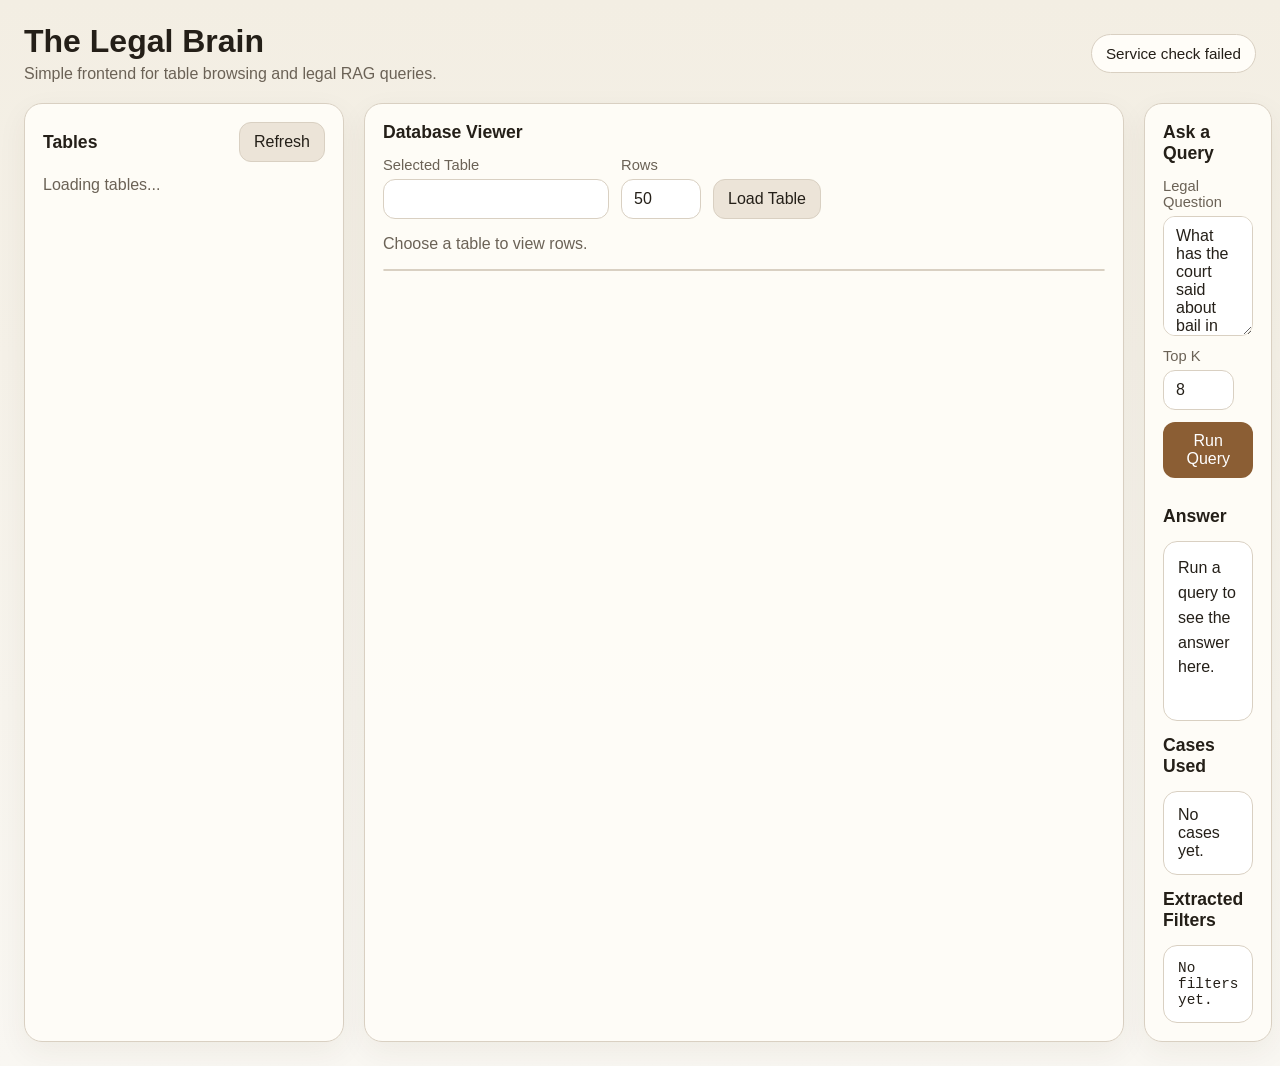
==== frontend.html @ e8bebd06 "Add simple frontend for table browsing and queries" ====
<!DOCTYPE html>
<html lang="en">
<head>
    <meta charset="UTF-8">
    <meta name="viewport" content="width=device-width, initial-scale=1.0">
    <title>The Legal Brain</title>
    <style>
        :root {
            --bg: #f5f1e8;
            --panel: #fffdf8;
            --panel-strong: #ffffff;
            --border: #d9d0c2;
            --text: #241f18;
            --muted: #6b6256;
            --accent: #8b5e34;
            --accent-soft: #efe1cd;
        }

        * {
            box-sizing: border-box;
        }

        body {
            margin: 0;
            font-family: "Segoe UI", Tahoma, Geneva, Verdana, sans-serif;
            background: linear-gradient(180deg, #f3eee3 0%, #f9f7f2 100%);
            color: var(--text);
        }

        .shell {
            max-width: 1400px;
            margin: 0 auto;
            padding: 24px;
        }

        .header {
            display: flex;
            justify-content: space-between;
            gap: 16px;
            align-items: center;
            margin-bottom: 20px;
        }

        .title {
            margin: 0;
            font-size: 2rem;
            line-height: 1.1;
        }

        .subtitle {
            margin: 6px 0 0;
            color: var(--muted);
        }

        .status {
            padding: 10px 14px;
            border: 1px solid var(--border);
            background: var(--panel);
            border-radius: 999px;
            font-size: 0.95rem;
            white-space: nowrap;
        }

        .layout {
            display: grid;
            grid-template-columns: 320px 1fr;
            gap: 20px;
        }

        .panel {
            background: rgba(255, 253, 248, 0.92);
            border: 1px solid var(--border);
            border-radius: 18px;
            box-shadow: 0 10px 30px rgba(70, 52, 24, 0.06);
        }

        .panel-body {
            padding: 18px;
        }

        .panel-title {
            margin: 0 0 14px;
            font-size: 1.1rem;
        }

        .muted {
            color: var(--muted);
        }

        .table-list {
            display: flex;
            flex-direction: column;
            gap: 10px;
            max-height: 70vh;
            overflow-y: auto;
        }

        .table-button {
            width: 100%;
            text-align: left;
            border: 1px solid var(--border);
            background: var(--panel-strong);
            border-radius: 12px;
            padding: 12px;
            cursor: pointer;
            color: var(--text);
        }

        .table-button.active {
            border-color: var(--accent);
            background: var(--accent-soft);
        }

        .table-name {
            font-weight: 600;
            margin-bottom: 4px;
        }

        .controls {
            display: flex;
            flex-wrap: wrap;
            gap: 12px;
            margin-bottom: 14px;
            align-items: end;
        }

        .field {
            display: flex;
            flex-direction: column;
            gap: 6px;
        }

        label {
            font-size: 0.92rem;
            color: var(--muted);
        }

        input,
        textarea,
        button {
            font: inherit;
        }

        input,
        textarea {
            width: 100%;
            border: 1px solid var(--border);
            border-radius: 12px;
            padding: 10px 12px;
            background: #fff;
            color: var(--text);
        }

        textarea {
            min-height: 120px;
            resize: vertical;
        }

        button.primary,
        button.secondary {
            border: 0;
            border-radius: 12px;
            padding: 10px 14px;
            cursor: pointer;
        }

        button.primary {
            background: var(--accent);
            color: white;
        }

        button.secondary {
            background: #ece4d8;
            color: var(--text);
            border: 1px solid var(--border);
        }

        .content-grid {
            display: grid;
            grid-template-columns: 1.2fr 0.8fr;
            gap: 20px;
        }

        .data-table-wrap {
            overflow: auto;
            border: 1px solid var(--border);
            border-radius: 14px;
            background: white;
            max-height: 60vh;
        }

        table {
            width: 100%;
            border-collapse: collapse;
            min-width: 720px;
        }

        th,
        td {
            padding: 10px 12px;
            border-bottom: 1px solid #eee4d7;
            vertical-align: top;
            text-align: left;
            font-size: 0.92rem;
        }

        th {
            position: sticky;
            top: 0;
            background: #fbf6ee;
            z-index: 1;
        }

        td {
            white-space: pre-wrap;
            word-break: break-word;
        }

        .answer-box,
        .filters-box,
        .cases-box {
            border: 1px solid var(--border);
            border-radius: 14px;
            background: white;
            padding: 14px;
        }

        .answer-box {
            min-height: 180px;
            white-space: pre-wrap;
            line-height: 1.55;
        }

        .cases-box ul {
            margin: 0;
            padding-left: 18px;
        }

        .code-like {
            font-family: Consolas, "Courier New", monospace;
            font-size: 0.9rem;
            white-space: pre-wrap;
        }

        .stack {
            display: flex;
            flex-direction: column;
            gap: 14px;
        }

        @media (max-width: 1100px) {
            .layout,
            .content-grid {
                grid-template-columns: 1fr;
            }

            .table-list {
                max-height: 320px;
            }
        }
    </style>
</head>
<body>
    <div class="shell">
        <div class="header">
            <div>
                <h1 class="title">The Legal Brain</h1>
                <p class="subtitle">Simple frontend for table browsing and legal RAG queries.</p>
            </div>
            <div class="status" id="health-status">Checking service...</div>
        </div>

        <div class="layout">
            <aside class="panel">
                <div class="panel-body">
                    <div style="display:flex; justify-content:space-between; align-items:center; gap:12px; margin-bottom:14px;">
                        <h2 class="panel-title" style="margin:0;">Tables</h2>
                        <button class="secondary" id="refresh-tables">Refresh</button>
                    </div>
                    <div class="table-list" id="table-list"></div>
                </div>
            </aside>

            <main class="content-grid">
                <section class="panel">
                    <div class="panel-body">
                        <h2 class="panel-title">Database Viewer</h2>
                        <div class="controls">
                            <div class="field">
                                <label for="selected-table">Selected Table</label>
                                <input id="selected-table" readonly>
                            </div>
                            <div class="field">
                                <label for="row-limit">Rows</label>
                                <input id="row-limit" type="number" min="1" max="200" value="50">
                            </div>
                            <button class="secondary" id="load-table">Load Table</button>
                        </div>
                        <p class="muted" id="table-meta">Choose a table to view rows.</p>
                        <div class="data-table-wrap" id="table-wrap">
                            <table id="data-table">
                                <thead></thead>
                                <tbody></tbody>
                            </table>
                        </div>
                    </div>
                </section>

                <section class="panel">
                    <div class="panel-body stack">
                        <div>
                            <h2 class="panel-title">Ask a Query</h2>
                            <div class="field">
                                <label for="query-input">Legal Question</label>
                                <textarea id="query-input">What has the court said about bail in economic offences?</textarea>
                            </div>
                            <div class="controls" style="margin-top:12px;">
                                <div class="field">
                                    <label for="top-k">Top K</label>
                                    <input id="top-k" type="number" min="1" max="20" value="8">
                                </div>
                                <button class="primary" id="run-query">Run Query</button>
                            </div>
                        </div>

                        <div>
                            <h3 class="panel-title">Answer</h3>
                            <div class="answer-box" id="answer-box">Run a query to see the answer here.</div>
                        </div>

                        <div>
                            <h3 class="panel-title">Cases Used</h3>
                            <div class="cases-box" id="cases-box">No cases yet.</div>
                        </div>

                        <div>
                            <h3 class="panel-title">Extracted Filters</h3>
                            <div class="filters-box code-like" id="filters-box">No filters yet.</div>
                        </div>
                    </div>
                </section>
            </main>
        </div>
    </div>

    <script>
        const tableListEl = document.getElementById("table-list");
        const selectedTableEl = document.getElementById("selected-table");
        const rowLimitEl = document.getElementById("row-limit");
        const tableMetaEl = document.getElementById("table-meta");
        const tableHeadEl = document.querySelector("#data-table thead");
        const tableBodyEl = document.querySelector("#data-table tbody");
        const answerBoxEl = document.getElementById("answer-box");
        const filtersBoxEl = document.getElementById("filters-box");
        const casesBoxEl = document.getElementById("cases-box");
        const healthStatusEl = document.getElementById("health-status");

        let tableCache = [];
        let activeTableName = "";

        function safeCellValue(value) {
            if (value === null || value === undefined) {
                return "";
            }
            if (typeof value === "object") {
                return JSON.stringify(value);
            }
            return String(value);
        }

        async function loadHealth() {
            try {
                const response = await fetch("/health");
                const data = await response.json();
                healthStatusEl.textContent = `${data.service}: ${data.status}`;
            } catch (error) {
                healthStatusEl.textContent = "Service check failed";
            }
        }

        async function loadTables() {
            tableListEl.innerHTML = "<div class='muted'>Loading tables...</div>";
            const response = await fetch("/ui/tables");
            const data = await response.json();
            tableCache = data.tables || [];

            if (!tableCache.length) {
                tableListEl.innerHTML = "<div class='muted'>No tables found.</div>";
                return;
            }

            tableListEl.innerHTML = "";
            tableCache.forEach((table) => {
                const button = document.createElement("button");
                button.className = "table-button";
                button.innerHTML = `
                    <div class="table-name">${table.table_name}</div>
                    <div class="muted">${table.row_count} rows</div>
                `;
                button.addEventListener("click", () => selectTable(table.table_name));
                if (table.table_name === activeTableName) {
                    button.classList.add("active");
                }
                tableListEl.appendChild(button);
            });

            if (!activeTableName) {
                selectTable(tableCache[0].table_name);
            }
        }

        function refreshActiveButton() {
            const buttons = tableListEl.querySelectorAll(".table-button");
            buttons.forEach((button) => {
                const name = button.querySelector(".table-name")?.textContent;
                button.classList.toggle("active", name === activeTableName);
            });
        }

        async function selectTable(tableName) {
            activeTableName = tableName;
            selectedTableEl.value = tableName;
            refreshActiveButton();
            await loadTableRows();
        }

        async function loadTableRows() {
            if (!activeTableName) {
                return;
            }

            tableMetaEl.textContent = `Loading ${activeTableName}...`;
            tableHeadEl.innerHTML = "";
            tableBodyEl.innerHTML = "";

            const limit = rowLimitEl.value || 50;
            const response = await fetch(`/ui/tables/${encodeURIComponent(activeTableName)}?limit=${encodeURIComponent(limit)}`);
            const data = await response.json();

            const headRow = document.createElement("tr");
            data.columns.forEach((column) => {
                const th = document.createElement("th");
                th.textContent = column;
                headRow.appendChild(th);
            });
            tableHeadEl.appendChild(headRow);

            data.rows.forEach((row) => {
                const tr = document.createElement("tr");
                data.columns.forEach((column) => {
                    const td = document.createElement("td");
                    td.textContent = safeCellValue(row[column]);
                    tr.appendChild(td);
                });
                tableBodyEl.appendChild(tr);
            });

            const tableInfo = tableCache.find((item) => item.table_name === activeTableName);
            const totalRows = tableInfo ? tableInfo.row_count : data.rows.length;
            tableMetaEl.textContent = `Showing ${data.rows.length} row(s) from ${activeTableName}. Total rows: ${totalRows}.`;
        }

        async function runQuery() {
            const query = document.getElementById("query-input").value.trim();
            const topK = Number(document.getElementById("top-k").value || 8);

            if (!query) {
                answerBoxEl.textContent = "Please enter a query first.";
                return;
            }

            answerBoxEl.textContent = "Running query...";
            casesBoxEl.textContent = "Loading...";
            filtersBoxEl.textContent = "Loading...";

            const response = await fetch("/query", {
                method: "POST",
                headers: { "Content-Type": "application/json" },
                body: JSON.stringify({ query, top_k: topK })
            });

            if (!response.ok) {
                const errorText = await response.text();
                answerBoxEl.textContent = `Query failed: ${errorText}`;
                casesBoxEl.textContent = "No cases available.";
                filtersBoxEl.textContent = "No filters available.";
                return;
            }

            const data = await response.json();
            answerBoxEl.textContent = data.answer || "No answer returned.";
            filtersBoxEl.textContent = JSON.stringify(data.filters || {}, null, 2);

            const cases = data.cases_used || [];
            if (!cases.length) {
                casesBoxEl.textContent = "No cases returned.";
                return;
            }

            const list = document.createElement("ul");
            cases.forEach((item) => {
                const li = document.createElement("li");
                li.textContent = `${item.title} | Judge: ${item.judge || "Unknown Judge"} | Court: ${item.court || "Unknown Court"}`;
                list.appendChild(li);
            });
            casesBoxEl.innerHTML = "";
            casesBoxEl.appendChild(list);
        }

        document.getElementById("refresh-tables").addEventListener("click", loadTables);
        document.getElementById("load-table").addEventListener("click", loadTableRows);
        document.getElementById("run-query").addEventListener("click", runQuery);

        loadHealth();
        loadTables();
    </script>
</body>
</html>
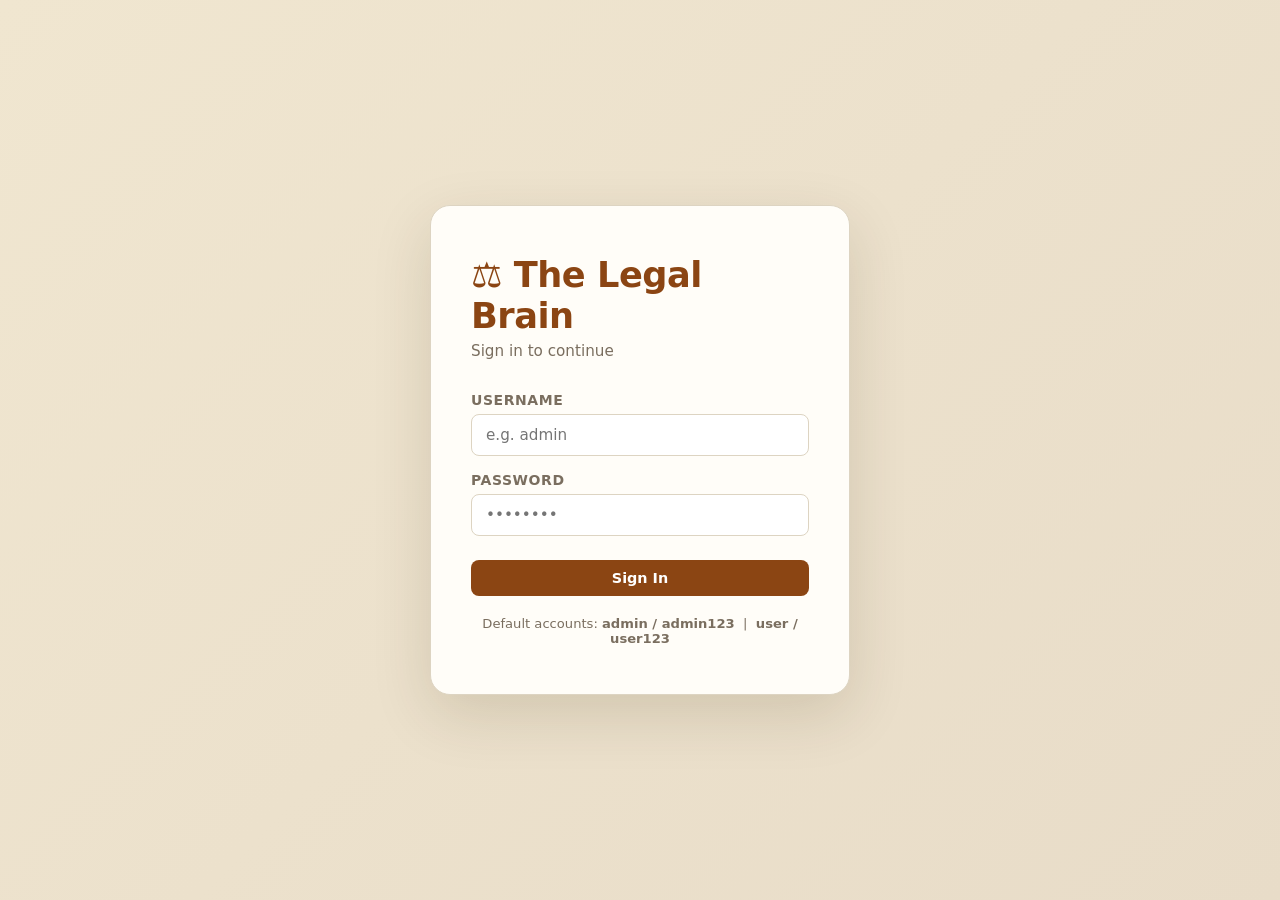
==== commit 2d6f73f1: "Add JWT auth, role-based access, improved frontend UI" ====
--- a/frontend.html
+++ b/frontend.html
@@ -1,518 +1,1159 @@
 <!DOCTYPE html>
 <html lang="en">
 <head>
-    <meta charset="UTF-8">
-    <meta name="viewport" content="width=device-width, initial-scale=1.0">
-    <title>The Legal Brain</title>
-    <style>
-        :root {
-            --bg: #f5f1e8;
-            --panel: #fffdf8;
-            --panel-strong: #ffffff;
-            --border: #d9d0c2;
-            --text: #241f18;
-            --muted: #6b6256;
-            --accent: #8b5e34;
-            --accent-soft: #efe1cd;
-        }
-
-        * {
-            box-sizing: border-box;
-        }
-
-        body {
-            margin: 0;
-            font-family: "Segoe UI", Tahoma, Geneva, Verdana, sans-serif;
-            background: linear-gradient(180deg, #f3eee3 0%, #f9f7f2 100%);
-            color: var(--text);
-        }
-
-        .shell {
-            max-width: 1400px;
-            margin: 0 auto;
-            padding: 24px;
-        }
-
-        .header {
-            display: flex;
-            justify-content: space-between;
-            gap: 16px;
-            align-items: center;
-            margin-bottom: 20px;
-        }
-
-        .title {
-            margin: 0;
-            font-size: 2rem;
-            line-height: 1.1;
-        }
-
-        .subtitle {
-            margin: 6px 0 0;
-            color: var(--muted);
-        }
-
-        .status {
-            padding: 10px 14px;
-            border: 1px solid var(--border);
-            background: var(--panel);
-            border-radius: 999px;
-            font-size: 0.95rem;
-            white-space: nowrap;
-        }
-
-        .layout {
-            display: grid;
-            grid-template-columns: 320px 1fr;
-            gap: 20px;
-        }
-
-        .panel {
-            background: rgba(255, 253, 248, 0.92);
-            border: 1px solid var(--border);
-            border-radius: 18px;
-            box-shadow: 0 10px 30px rgba(70, 52, 24, 0.06);
-        }
-
-        .panel-body {
-            padding: 18px;
-        }
-
-        .panel-title {
-            margin: 0 0 14px;
-            font-size: 1.1rem;
-        }
-
-        .muted {
-            color: var(--muted);
-        }
-
-        .table-list {
-            display: flex;
-            flex-direction: column;
-            gap: 10px;
-            max-height: 70vh;
-            overflow-y: auto;
-        }
-
-        .table-button {
-            width: 100%;
-            text-align: left;
-            border: 1px solid var(--border);
-            background: var(--panel-strong);
-            border-radius: 12px;
-            padding: 12px;
-            cursor: pointer;
-            color: var(--text);
-        }
-
-        .table-button.active {
-            border-color: var(--accent);
-            background: var(--accent-soft);
-        }
-
-        .table-name {
-            font-weight: 600;
-            margin-bottom: 4px;
-        }
-
-        .controls {
-            display: flex;
-            flex-wrap: wrap;
-            gap: 12px;
-            margin-bottom: 14px;
-            align-items: end;
-        }
-
-        .field {
-            display: flex;
-            flex-direction: column;
-            gap: 6px;
-        }
-
-        label {
-            font-size: 0.92rem;
-            color: var(--muted);
-        }
-
-        input,
-        textarea,
-        button {
-            font: inherit;
-        }
-
-        input,
-        textarea {
-            width: 100%;
-            border: 1px solid var(--border);
-            border-radius: 12px;
-            padding: 10px 12px;
-            background: #fff;
-            color: var(--text);
-        }
-
-        textarea {
-            min-height: 120px;
-            resize: vertical;
-        }
-
-        button.primary,
-        button.secondary {
-            border: 0;
-            border-radius: 12px;
-            padding: 10px 14px;
-            cursor: pointer;
-        }
-
-        button.primary {
-            background: var(--accent);
-            color: white;
-        }
-
-        button.secondary {
-            background: #ece4d8;
-            color: var(--text);
-            border: 1px solid var(--border);
-        }
-
-        .content-grid {
-            display: grid;
-            grid-template-columns: 1.2fr 0.8fr;
-            gap: 20px;
-        }
-
-        .data-table-wrap {
-            overflow: auto;
-            border: 1px solid var(--border);
-            border-radius: 14px;
-            background: white;
-            max-height: 60vh;
-        }
-
-        table {
-            width: 100%;
-            border-collapse: collapse;
-            min-width: 720px;
-        }
-
-        th,
-        td {
-            padding: 10px 12px;
-            border-bottom: 1px solid #eee4d7;
-            vertical-align: top;
-            text-align: left;
-            font-size: 0.92rem;
-        }
-
-        th {
-            position: sticky;
-            top: 0;
-            background: #fbf6ee;
-            z-index: 1;
-        }
-
-        td {
-            white-space: pre-wrap;
-            word-break: break-word;
-        }
-
-        .answer-box,
-        .filters-box,
-        .cases-box {
-            border: 1px solid var(--border);
-            border-radius: 14px;
-            background: white;
-            padding: 14px;
-        }
-
-        .answer-box {
-            min-height: 180px;
-            white-space: pre-wrap;
-            line-height: 1.55;
-        }
-
-        .cases-box ul {
-            margin: 0;
-            padding-left: 18px;
-        }
-
-        .code-like {
-            font-family: Consolas, "Courier New", monospace;
-            font-size: 0.9rem;
-            white-space: pre-wrap;
-        }
-
-        .stack {
-            display: flex;
-            flex-direction: column;
-            gap: 14px;
-        }
-
-        @media (max-width: 1100px) {
-            .layout,
-            .content-grid {
-                grid-template-columns: 1fr;
-            }
-
-            .table-list {
-                max-height: 320px;
-            }
-        }
-    </style>
+  <meta charset="UTF-8" />
+  <meta name="viewport" content="width=device-width, initial-scale=1.0" />
+  <title>The Legal Brain</title>
+  <style>
+    /* ── Reset & tokens ───────────────────────────────────────────── */
+    *, *::before, *::after { box-sizing: border-box; margin: 0; padding: 0; }
+
+    :root {
+      --bg:           #f3ede0;
+      --surface:      #fffdf8;
+      --surface-2:    #f9f4ea;
+      --border:       #ddd4c2;
+      --border-soft:  #ede5d6;
+      --text:         #1e1a14;
+      --muted:        #7a6e5f;
+      --accent:       #8b4513;
+      --accent-h:     #a0521a;
+      --accent-soft:  #f2e4d0;
+      --green:        #2d7a4f;
+      --green-soft:   #dff2e9;
+      --red:          #b52a2a;
+      --red-soft:     #fde8e8;
+      --radius:       14px;
+      --radius-sm:    8px;
+      --shadow:       0 4px 24px rgba(60,40,10,.08);
+      --shadow-sm:    0 2px 8px rgba(60,40,10,.06);
+    }
+
+    body {
+      font-family: "Segoe UI", system-ui, sans-serif;
+      background: var(--bg);
+      color: var(--text);
+      min-height: 100vh;
+    }
+
+    /* ── Login screen ─────────────────────────────────────────────── */
+    #login-screen {
+      display: flex;
+      align-items: center;
+      justify-content: center;
+      min-height: 100vh;
+      padding: 24px;
+      background: linear-gradient(135deg, #f0e6d0 0%, #e8dcc8 100%);
+    }
+
+    .login-card {
+      background: var(--surface);
+      border: 1px solid var(--border);
+      border-radius: 20px;
+      box-shadow: 0 20px 60px rgba(60,40,10,.14);
+      padding: 48px 40px;
+      width: 100%;
+      max-width: 420px;
+    }
+
+    .login-logo {
+      font-size: 2.2rem;
+      font-weight: 700;
+      color: var(--accent);
+      margin-bottom: 6px;
+      letter-spacing: -.5px;
+    }
+
+    .login-sub {
+      color: var(--muted);
+      font-size: .95rem;
+      margin-bottom: 32px;
+    }
+
+    .form-group {
+      display: flex;
+      flex-direction: column;
+      gap: 6px;
+      margin-bottom: 16px;
+    }
+
+    .form-group label {
+      font-size: .875rem;
+      font-weight: 600;
+      color: var(--muted);
+      text-transform: uppercase;
+      letter-spacing: .04em;
+    }
+
+    .form-group input {
+      padding: 11px 14px;
+      border: 1.5px solid var(--border);
+      border-radius: var(--radius-sm);
+      font: inherit;
+      font-size: .95rem;
+      background: #fff;
+      color: var(--text);
+      transition: border-color .15s;
+    }
+
+    .form-group input:focus {
+      outline: none;
+      border-color: var(--accent);
+    }
+
+    .login-error {
+      background: var(--red-soft);
+      color: var(--red);
+      padding: 10px 14px;
+      border-radius: var(--radius-sm);
+      font-size: .9rem;
+      margin-bottom: 14px;
+      display: none;
+    }
+
+    /* ── Buttons ──────────────────────────────────────────────────── */
+    .btn {
+      display: inline-flex;
+      align-items: center;
+      gap: 6px;
+      padding: 10px 18px;
+      border: none;
+      border-radius: var(--radius-sm);
+      font: inherit;
+      font-size: .9rem;
+      font-weight: 600;
+      cursor: pointer;
+      transition: background .15s, transform .1s;
+      white-space: nowrap;
+    }
+    .btn:active { transform: scale(.97); }
+
+    .btn-primary {
+      background: var(--accent);
+      color: #fff;
+    }
+    .btn-primary:hover { background: var(--accent-h); }
+
+    .btn-secondary {
+      background: var(--surface-2);
+      color: var(--text);
+      border: 1px solid var(--border);
+    }
+    .btn-secondary:hover { background: var(--accent-soft); }
+
+    .btn-danger {
+      background: var(--red-soft);
+      color: var(--red);
+      border: 1px solid #f5c6c6;
+    }
+    .btn-danger:hover { background: #fad4d4; }
+
+    .btn-sm { padding: 6px 12px; font-size: .82rem; }
+    .btn-full { width: 100%; justify-content: center; }
+
+    /* ── App shell ────────────────────────────────────────────────── */
+    #app-screen { display: none; min-height: 100vh; }
+
+    .topbar {
+      background: var(--surface);
+      border-bottom: 1px solid var(--border);
+      padding: 0 28px;
+      display: flex;
+      align-items: center;
+      gap: 16px;
+      height: 60px;
+      box-shadow: var(--shadow-sm);
+      position: sticky;
+      top: 0;
+      z-index: 100;
+    }
+
+    .topbar-brand {
+      font-size: 1.15rem;
+      font-weight: 700;
+      color: var(--accent);
+      letter-spacing: -.3px;
+      flex: 1;
+    }
+
+    .topbar-badge {
+      padding: 4px 10px;
+      border-radius: 999px;
+      font-size: .78rem;
+      font-weight: 700;
+      text-transform: uppercase;
+      letter-spacing: .05em;
+    }
+
+    .badge-admin { background: var(--accent-soft); color: var(--accent); }
+    .badge-user  { background: var(--green-soft);  color: var(--green);  }
+
+    .topbar-user {
+      font-size: .9rem;
+      color: var(--muted);
+    }
+
+    /* ── Tabs ─────────────────────────────────────────────────────── */
+    .tabs {
+      display: flex;
+      gap: 4px;
+      padding: 0 28px;
+      background: var(--surface);
+      border-bottom: 1px solid var(--border);
+    }
+
+    .tab-btn {
+      padding: 14px 18px;
+      border: none;
+      background: none;
+      font: inherit;
+      font-size: .9rem;
+      font-weight: 600;
+      color: var(--muted);
+      cursor: pointer;
+      border-bottom: 3px solid transparent;
+      transition: color .15s, border-color .15s;
+    }
+
+    .tab-btn:hover { color: var(--text); }
+    .tab-btn.active { color: var(--accent); border-bottom-color: var(--accent); }
+
+    .tab-panel { display: none; padding: 28px; }
+    .tab-panel.active { display: block; }
+
+    /* ── Cards / panels ───────────────────────────────────────────── */
+    .card {
+      background: var(--surface);
+      border: 1px solid var(--border);
+      border-radius: var(--radius);
+      box-shadow: var(--shadow);
+    }
+
+    .card-header {
+      padding: 18px 20px 14px;
+      border-bottom: 1px solid var(--border-soft);
+      display: flex;
+      align-items: center;
+      justify-content: space-between;
+      gap: 12px;
+    }
+
+    .card-title {
+      font-size: 1rem;
+      font-weight: 700;
+    }
+
+    .card-body { padding: 20px; }
+
+    /* ── Query tab ────────────────────────────────────────────────── */
+    .query-layout {
+      display: grid;
+      grid-template-columns: 1fr 360px;
+      gap: 24px;
+      max-width: 1300px;
+    }
+
+    .query-input-area {
+      display: flex;
+      flex-direction: column;
+      gap: 10px;
+    }
+
+    textarea.query-box {
+      width: 100%;
+      min-height: 110px;
+      padding: 14px;
+      border: 1.5px solid var(--border);
+      border-radius: var(--radius-sm);
+      font: inherit;
+      font-size: .95rem;
+      resize: vertical;
+      background: #fff;
+      color: var(--text);
+      transition: border-color .15s;
+    }
+    textarea.query-box:focus { outline: none; border-color: var(--accent); }
+
+    .query-controls { display: flex; gap: 10px; align-items: center; flex-wrap: wrap; }
+
+    .topk-field {
+      display: flex;
+      align-items: center;
+      gap: 8px;
+      font-size: .88rem;
+      color: var(--muted);
+    }
+
+    .topk-field input {
+      width: 64px;
+      padding: 7px 10px;
+      border: 1px solid var(--border);
+      border-radius: var(--radius-sm);
+      font: inherit;
+      font-size: .9rem;
+      background: #fff;
+    }
+
+    .answer-section { display: flex; flex-direction: column; gap: 18px; }
+
+    .answer-box {
+      padding: 18px;
+      border: 1.5px solid var(--border-soft);
+      border-radius: var(--radius-sm);
+      background: #fff;
+      min-height: 140px;
+      line-height: 1.7;
+      font-size: .95rem;
+      white-space: pre-wrap;
+      color: var(--text);
+    }
+
+    .answer-box.placeholder { color: var(--muted); font-style: italic; }
+
+    .thinking-dots::after {
+      content: '...';
+      animation: dots 1.2s steps(4, end) infinite;
+    }
+    @keyframes dots {
+      0%, 20%  { content: '.';   }
+      40%      { content: '..';  }
+      60%, 100%{ content: '...'; }
+    }
+
+    /* ── Cases list ───────────────────────────────────────────────── */
+    .cases-list { display: flex; flex-direction: column; gap: 10px; }
+
+    .case-card {
+      padding: 12px 14px;
+      border: 1px solid var(--border-soft);
+      border-radius: var(--radius-sm);
+      background: var(--surface-2);
+    }
+
+    .case-title { font-weight: 600; font-size: .9rem; margin-bottom: 4px; }
+    .case-meta  { font-size: .82rem; color: var(--muted); }
+
+    /* ── Filters ──────────────────────────────────────────────────── */
+    .filters-grid {
+      display: grid;
+      grid-template-columns: 1fr 1fr;
+      gap: 8px;
+    }
+
+    .filter-chip {
+      padding: 6px 10px;
+      border-radius: var(--radius-sm);
+      background: var(--surface-2);
+      border: 1px solid var(--border-soft);
+      font-size: .82rem;
+    }
+
+    .filter-chip .fk { color: var(--muted); font-size: .75rem; text-transform: uppercase; }
+    .filter-chip .fv { font-weight: 600; color: var(--text); }
+    .filter-chip .fv.null-val { color: var(--muted); font-style: italic; }
+
+    /* ── DB Viewer tab ────────────────────────────────────────────── */
+    .db-layout {
+      display: grid;
+      grid-template-columns: 240px 1fr;
+      gap: 24px;
+      max-width: 1300px;
+    }
+
+    .table-list {
+      display: flex;
+      flex-direction: column;
+      gap: 6px;
+      max-height: calc(100vh - 180px);
+      overflow-y: auto;
+    }
+
+    .table-btn {
+      text-align: left;
+      border: 1px solid var(--border);
+      background: var(--surface);
+      border-radius: var(--radius-sm);
+      padding: 10px 12px;
+      cursor: pointer;
+      font: inherit;
+      font-size: .88rem;
+      color: var(--text);
+      transition: background .12s, border-color .12s;
+    }
+    .table-btn:hover { background: var(--accent-soft); border-color: var(--accent); }
+    .table-btn.active { background: var(--accent-soft); border-color: var(--accent); font-weight: 700; }
+
+    .table-btn-name { font-weight: 600; }
+    .table-btn-count { font-size: .78rem; color: var(--muted); margin-top: 2px; }
+
+    .data-table-wrap {
+      overflow: auto;
+      max-height: calc(100vh - 260px);
+      border: 1px solid var(--border-soft);
+      border-radius: var(--radius-sm);
+    }
+
+    table { width: 100%; border-collapse: collapse; min-width: 600px; }
+    th, td { padding: 9px 12px; border-bottom: 1px solid #ede5d6; font-size: .87rem; text-align: left; vertical-align: top; }
+    th { position: sticky; top: 0; background: var(--surface-2); font-weight: 700; font-size: .8rem; text-transform: uppercase; letter-spacing: .04em; color: var(--muted); z-index: 1; }
+    tr:last-child td { border-bottom: none; }
+    tr:hover td { background: #faf5ed; }
+    td { white-space: pre-wrap; word-break: break-word; max-width: 320px; }
+
+    /* ── Admin tab ────────────────────────────────────────────────── */
+    .admin-layout {
+      display: grid;
+      grid-template-columns: 1fr 1fr;
+      gap: 24px;
+      max-width: 1100px;
+    }
+
+    .admin-section { display: flex; flex-direction: column; gap: 16px; }
+
+    .ingest-input {
+      width: 100%;
+      padding: 10px 14px;
+      border: 1.5px solid var(--border);
+      border-radius: var(--radius-sm);
+      font: inherit;
+      font-size: .9rem;
+      background: #fff;
+    }
+    .ingest-input:focus { outline: none; border-color: var(--accent); }
+
+    .log-box {
+      background: #1e1a14;
+      color: #d4c9a8;
+      font-family: Consolas, "Courier New", monospace;
+      font-size: .82rem;
+      padding: 14px;
+      border-radius: var(--radius-sm);
+      min-height: 120px;
+      max-height: 260px;
+      overflow-y: auto;
+      white-space: pre-wrap;
+      line-height: 1.5;
+    }
+
+    .user-row {
+      display: flex;
+      align-items: center;
+      gap: 12px;
+      padding: 10px 14px;
+      border: 1px solid var(--border-soft);
+      border-radius: var(--radius-sm);
+      background: var(--surface-2);
+    }
+
+    .user-row-name { flex: 1; font-weight: 600; font-size: .9rem; }
+
+    /* ── Toast ────────────────────────────────────────────────────── */
+    #toast {
+      position: fixed;
+      bottom: 28px;
+      right: 28px;
+      padding: 12px 20px;
+      border-radius: var(--radius-sm);
+      font-size: .9rem;
+      font-weight: 600;
+      box-shadow: 0 8px 32px rgba(0,0,0,.18);
+      z-index: 9999;
+      display: none;
+      max-width: 340px;
+    }
+    #toast.success { background: var(--green-soft); color: var(--green); border: 1px solid #9adbbe; }
+    #toast.error   { background: var(--red-soft);   color: var(--red);   border: 1px solid #f5a6a6; }
+
+    /* ── Spinner ──────────────────────────────────────────────────── */
+    .spinner {
+      display: inline-block;
+      width: 16px; height: 16px;
+      border: 2px solid rgba(255,255,255,.4);
+      border-top-color: #fff;
+      border-radius: 50%;
+      animation: spin .7s linear infinite;
+      vertical-align: middle;
+    }
+    .spinner-dark {
+      border-color: rgba(139,69,19,.25);
+      border-top-color: var(--accent);
+    }
+    @keyframes spin { to { transform: rotate(360deg); } }
+
+    /* ── Misc ─────────────────────────────────────────────────────── */
+    .chip {
+      display: inline-block;
+      padding: 2px 9px;
+      border-radius: 999px;
+      font-size: .75rem;
+      font-weight: 700;
+    }
+    .chip-admin { background: var(--accent-soft); color: var(--accent); }
+    .chip-user  { background: var(--green-soft);  color: var(--green); }
+
+    .divider { border: none; border-top: 1px solid var(--border-soft); margin: 6px 0; }
+
+    .status-dot {
+      display: inline-block;
+      width: 8px; height: 8px;
+      border-radius: 50%;
+      background: #ccc;
+      margin-right: 6px;
+    }
+    .status-dot.ok  { background: var(--green); }
+    .status-dot.err { background: var(--red); }
+
+    @media (max-width: 900px) {
+      .query-layout, .db-layout, .admin-layout { grid-template-columns: 1fr; }
+      .filters-grid { grid-template-columns: 1fr; }
+    }
+  </style>
 </head>
 <body>
-    <div class="shell">
-        <div class="header">
+
+<!-- ══════════════════════ LOGIN ══════════════════════ -->
+<div id="login-screen">
+  <div class="login-card">
+    <div class="login-logo">⚖ The Legal Brain</div>
+    <p class="login-sub">Sign in to continue</p>
+
+    <div id="login-error" class="login-error"></div>
+
+    <div class="form-group">
+      <label for="login-username">Username</label>
+      <input id="login-username" type="text" autocomplete="username" placeholder="e.g. admin" />
+    </div>
+
+    <div class="form-group">
+      <label for="login-password">Password</label>
+      <input id="login-password" type="password" autocomplete="current-password" placeholder="••••••••" />
+    </div>
+
+    <button class="btn btn-primary btn-full" id="login-btn" style="margin-top:8px;">
+      Sign In
+    </button>
+
+    <p style="margin-top:20px; font-size:.82rem; color:var(--muted); text-align:center;">
+      Default accounts: <strong>admin / admin123</strong> &nbsp;|&nbsp; <strong>user / user123</strong>
+    </p>
+  </div>
+</div>
+
+<!-- ══════════════════════ APP ══════════════════════ -->
+<div id="app-screen">
+  <!-- Top bar -->
+  <div class="topbar">
+    <div class="topbar-brand">⚖ The Legal Brain</div>
+    <span id="health-dot" class="status-dot"></span>
+    <span id="health-label" style="font-size:.85rem; color:var(--muted);">checking…</span>
+    <span id="user-badge" class="topbar-badge"></span>
+    <span id="user-name" class="topbar-user"></span>
+    <button class="btn btn-secondary btn-sm" id="logout-btn">Sign Out</button>
+  </div>
+
+  <!-- Tabs -->
+  <div class="tabs">
+    <button class="tab-btn active" data-tab="query">Query</button>
+    <button class="tab-btn" data-tab="db">Database</button>
+    <button class="tab-btn admin-only" data-tab="admin" style="display:none;">Admin</button>
+  </div>
+
+  <!-- ── QUERY TAB ── -->
+  <div class="tab-panel active" id="tab-query">
+    <div class="query-layout">
+      <!-- Left: input + answer -->
+      <div class="card">
+        <div class="card-header">
+          <span class="card-title">Ask a Legal Question</span>
+        </div>
+        <div class="card-body">
+          <div class="query-input-area">
+            <textarea class="query-box" id="query-input" placeholder="e.g. What has the court said about bail in economic offences?">What has the court said about bail in economic offences?</textarea>
+            <div class="query-controls">
+              <button class="btn btn-primary" id="run-query-btn">Run Query</button>
+              <div class="topk-field">
+                <label for="top-k">Top K</label>
+                <input id="top-k" type="number" min="1" max="20" value="8" />
+              </div>
+              <span id="query-status" style="font-size:.85rem; color:var(--muted);"></span>
+            </div>
+          </div>
+
+          <hr class="divider" style="margin:20px 0;">
+
+          <div class="answer-section">
             <div>
-                <h1 class="title">The Legal Brain</h1>
-                <p class="subtitle">Simple frontend for table browsing and legal RAG queries.</p>
+              <div style="font-size:.8rem; font-weight:700; color:var(--muted); text-transform:uppercase; letter-spacing:.05em; margin-bottom:8px;">Answer</div>
+              <div class="answer-box placeholder" id="answer-box">Run a query to see the answer here.</div>
             </div>
-            <div class="status" id="health-status">Checking service...</div>
+          </div>
         </div>
-
-        <div class="layout">
-            <aside class="panel">
-                <div class="panel-body">
-                    <div style="display:flex; justify-content:space-between; align-items:center; gap:12px; margin-bottom:14px;">
-                        <h2 class="panel-title" style="margin:0;">Tables</h2>
-                        <button class="secondary" id="refresh-tables">Refresh</button>
-                    </div>
-                    <div class="table-list" id="table-list"></div>
-                </div>
-            </aside>
-
-            <main class="content-grid">
-                <section class="panel">
-                    <div class="panel-body">
-                        <h2 class="panel-title">Database Viewer</h2>
-                        <div class="controls">
-                            <div class="field">
-                                <label for="selected-table">Selected Table</label>
-                                <input id="selected-table" readonly>
-                            </div>
-                            <div class="field">
-                                <label for="row-limit">Rows</label>
-                                <input id="row-limit" type="number" min="1" max="200" value="50">
-                            </div>
-                            <button class="secondary" id="load-table">Load Table</button>
-                        </div>
-                        <p class="muted" id="table-meta">Choose a table to view rows.</p>
-                        <div class="data-table-wrap" id="table-wrap">
-                            <table id="data-table">
-                                <thead></thead>
-                                <tbody></tbody>
-                            </table>
-                        </div>
-                    </div>
-                </section>
-
-                <section class="panel">
-                    <div class="panel-body stack">
-                        <div>
-                            <h2 class="panel-title">Ask a Query</h2>
-                            <div class="field">
-                                <label for="query-input">Legal Question</label>
-                                <textarea id="query-input">What has the court said about bail in economic offences?</textarea>
-                            </div>
-                            <div class="controls" style="margin-top:12px;">
-                                <div class="field">
-                                    <label for="top-k">Top K</label>
-                                    <input id="top-k" type="number" min="1" max="20" value="8">
-                                </div>
-                                <button class="primary" id="run-query">Run Query</button>
-                            </div>
-                        </div>
-
-                        <div>
-                            <h3 class="panel-title">Answer</h3>
-                            <div class="answer-box" id="answer-box">Run a query to see the answer here.</div>
-                        </div>
-
-                        <div>
-                            <h3 class="panel-title">Cases Used</h3>
-                            <div class="cases-box" id="cases-box">No cases yet.</div>
-                        </div>
-
-                        <div>
-                            <h3 class="panel-title">Extracted Filters</h3>
-                            <div class="filters-box code-like" id="filters-box">No filters yet.</div>
-                        </div>
-                    </div>
-                </section>
-            </main>
+      </div>
+
+      <!-- Right: cases + filters -->
+      <div style="display:flex; flex-direction:column; gap:20px;">
+        <div class="card">
+          <div class="card-header">
+            <span class="card-title">Cases Used</span>
+            <span id="cases-count" style="font-size:.82rem; color:var(--muted);"></span>
+          </div>
+          <div class="card-body">
+            <div class="cases-list" id="cases-list">
+              <div style="color:var(--muted); font-size:.9rem; font-style:italic;">No cases yet.</div>
+            </div>
+          </div>
         </div>
+
+        <div class="card">
+          <div class="card-header">
+            <span class="card-title">Extracted Filters</span>
+          </div>
+          <div class="card-body">
+            <div class="filters-grid" id="filters-grid">
+              <div style="color:var(--muted); font-size:.9rem; font-style:italic; grid-column:1/-1;">No filters yet.</div>
+            </div>
+          </div>
+        </div>
+      </div>
     </div>
-
-    <script>
-        const tableListEl = document.getElementById("table-list");
-        const selectedTableEl = document.getElementById("selected-table");
-        const rowLimitEl = document.getElementById("row-limit");
-        const tableMetaEl = document.getElementById("table-meta");
-        const tableHeadEl = document.querySelector("#data-table thead");
-        const tableBodyEl = document.querySelector("#data-table tbody");
-        const answerBoxEl = document.getElementById("answer-box");
-        const filtersBoxEl = document.getElementById("filters-box");
-        const casesBoxEl = document.getElementById("cases-box");
-        const healthStatusEl = document.getElementById("health-status");
-
-        let tableCache = [];
-        let activeTableName = "";
-
-        function safeCellValue(value) {
-            if (value === null || value === undefined) {
-                return "";
-            }
-            if (typeof value === "object") {
-                return JSON.stringify(value);
-            }
-            return String(value);
-        }
-
-        async function loadHealth() {
-            try {
-                const response = await fetch("/health");
-                const data = await response.json();
-                healthStatusEl.textContent = `${data.service}: ${data.status}`;
-            } catch (error) {
-                healthStatusEl.textContent = "Service check failed";
-            }
-        }
-
-        async function loadTables() {
-            tableListEl.innerHTML = "<div class='muted'>Loading tables...</div>";
-            const response = await fetch("/ui/tables");
-            const data = await response.json();
-            tableCache = data.tables || [];
-
-            if (!tableCache.length) {
-                tableListEl.innerHTML = "<div class='muted'>No tables found.</div>";
-                return;
-            }
-
-            tableListEl.innerHTML = "";
-            tableCache.forEach((table) => {
-                const button = document.createElement("button");
-                button.className = "table-button";
-                button.innerHTML = `
-                    <div class="table-name">${table.table_name}</div>
-                    <div class="muted">${table.row_count} rows</div>
-                `;
-                button.addEventListener("click", () => selectTable(table.table_name));
-                if (table.table_name === activeTableName) {
-                    button.classList.add("active");
-                }
-                tableListEl.appendChild(button);
-            });
-
-            if (!activeTableName) {
-                selectTable(tableCache[0].table_name);
-            }
-        }
-
-        function refreshActiveButton() {
-            const buttons = tableListEl.querySelectorAll(".table-button");
-            buttons.forEach((button) => {
-                const name = button.querySelector(".table-name")?.textContent;
-                button.classList.toggle("active", name === activeTableName);
-            });
-        }
-
-        async function selectTable(tableName) {
-            activeTableName = tableName;
-            selectedTableEl.value = tableName;
-            refreshActiveButton();
-            await loadTableRows();
-        }
-
-        async function loadTableRows() {
-            if (!activeTableName) {
-                return;
-            }
-
-            tableMetaEl.textContent = `Loading ${activeTableName}...`;
-            tableHeadEl.innerHTML = "";
-            tableBodyEl.innerHTML = "";
-
-            const limit = rowLimitEl.value || 50;
-            const response = await fetch(`/ui/tables/${encodeURIComponent(activeTableName)}?limit=${encodeURIComponent(limit)}`);
-            const data = await response.json();
-
-            const headRow = document.createElement("tr");
-            data.columns.forEach((column) => {
-                const th = document.createElement("th");
-                th.textContent = column;
-                headRow.appendChild(th);
-            });
-            tableHeadEl.appendChild(headRow);
-
-            data.rows.forEach((row) => {
-                const tr = document.createElement("tr");
-                data.columns.forEach((column) => {
-                    const td = document.createElement("td");
-                    td.textContent = safeCellValue(row[column]);
-                    tr.appendChild(td);
-                });
-                tableBodyEl.appendChild(tr);
-            });
-
-            const tableInfo = tableCache.find((item) => item.table_name === activeTableName);
-            const totalRows = tableInfo ? tableInfo.row_count : data.rows.length;
-            tableMetaEl.textContent = `Showing ${data.rows.length} row(s) from ${activeTableName}. Total rows: ${totalRows}.`;
-        }
-
-        async function runQuery() {
-            const query = document.getElementById("query-input").value.trim();
-            const topK = Number(document.getElementById("top-k").value || 8);
-
-            if (!query) {
-                answerBoxEl.textContent = "Please enter a query first.";
-                return;
-            }
-
-            answerBoxEl.textContent = "Running query...";
-            casesBoxEl.textContent = "Loading...";
-            filtersBoxEl.textContent = "Loading...";
-
-            const response = await fetch("/query", {
-                method: "POST",
-                headers: { "Content-Type": "application/json" },
-                body: JSON.stringify({ query, top_k: topK })
-            });
-
-            if (!response.ok) {
-                const errorText = await response.text();
-                answerBoxEl.textContent = `Query failed: ${errorText}`;
-                casesBoxEl.textContent = "No cases available.";
-                filtersBoxEl.textContent = "No filters available.";
-                return;
-            }
-
-            const data = await response.json();
-            answerBoxEl.textContent = data.answer || "No answer returned.";
-            filtersBoxEl.textContent = JSON.stringify(data.filters || {}, null, 2);
-
-            const cases = data.cases_used || [];
-            if (!cases.length) {
-                casesBoxEl.textContent = "No cases returned.";
-                return;
-            }
-
-            const list = document.createElement("ul");
-            cases.forEach((item) => {
-                const li = document.createElement("li");
-                li.textContent = `${item.title} | Judge: ${item.judge || "Unknown Judge"} | Court: ${item.court || "Unknown Court"}`;
-                list.appendChild(li);
-            });
-            casesBoxEl.innerHTML = "";
-            casesBoxEl.appendChild(list);
-        }
-
-        document.getElementById("refresh-tables").addEventListener("click", loadTables);
-        document.getElementById("load-table").addEventListener("click", loadTableRows);
-        document.getElementById("run-query").addEventListener("click", runQuery);
-
-        loadHealth();
-        loadTables();
-    </script>
+  </div>
+
+  <!-- ── DB TAB ── -->
+  <div class="tab-panel" id="tab-db">
+    <div class="db-layout">
+      <div class="card">
+        <div class="card-header">
+          <span class="card-title">Tables</span>
+          <button class="btn btn-secondary btn-sm" id="refresh-tables-btn">Refresh</button>
+        </div>
+        <div class="card-body" style="padding-top:14px;">
+          <div class="table-list" id="table-list">
+            <div style="color:var(--muted); font-size:.9rem;">Loading…</div>
+          </div>
+        </div>
+      </div>
+
+      <div class="card">
+        <div class="card-header">
+          <span class="card-title" id="active-table-title">Select a table</span>
+          <div style="display:flex; gap:8px; align-items:center;">
+            <div class="topk-field">
+              <label for="row-limit">Rows</label>
+              <input id="row-limit" type="number" min="1" max="200" value="50" />
+            </div>
+            <button class="btn btn-secondary btn-sm" id="load-table-btn">Load</button>
+          </div>
+        </div>
+        <div class="card-body" style="padding:0;">
+          <p id="table-meta" style="padding:14px 20px; font-size:.85rem; color:var(--muted); display:none;"></p>
+          <div class="data-table-wrap" id="table-wrap">
+            <div style="padding:24px; color:var(--muted); font-style:italic; font-size:.9rem;">Choose a table from the sidebar.</div>
+          </div>
+        </div>
+      </div>
+    </div>
+  </div>
+
+  <!-- ── ADMIN TAB ── -->
+  <div class="tab-panel" id="tab-admin">
+    <div class="admin-layout">
+      <!-- DB management -->
+      <div class="admin-section">
+        <div class="card">
+          <div class="card-header"><span class="card-title">Database</span></div>
+          <div class="card-body" style="display:flex; flex-direction:column; gap:12px;">
+            <p style="font-size:.9rem; color:var(--muted);">Initialise schema and seed default accounts. Safe to run multiple times.</p>
+            <button class="btn btn-primary" id="init-db-btn">Initialise Database</button>
+          </div>
+        </div>
+
+        <div class="card">
+          <div class="card-header"><span class="card-title">Ingest Documents</span></div>
+          <div class="card-body" style="display:flex; flex-direction:column; gap:12px;">
+            <p style="font-size:.9rem; color:var(--muted);">Provide the server-side path to a directory of judgment/statute PDFs.</p>
+            <input class="ingest-input" id="ingest-path" type="text" placeholder="/path/to/pdfs" />
+            <button class="btn btn-primary" id="ingest-btn">Start Ingestion</button>
+            <div class="log-box" id="ingest-log">Waiting…</div>
+          </div>
+        </div>
+      </div>
+
+      <!-- User management -->
+      <div class="admin-section">
+        <div class="card">
+          <div class="card-header">
+            <span class="card-title">User Management</span>
+            <button class="btn btn-secondary btn-sm" id="refresh-users-btn">Refresh</button>
+          </div>
+          <div class="card-body" style="display:flex; flex-direction:column; gap:10px;">
+            <div id="user-list" style="display:flex; flex-direction:column; gap:8px; min-height:60px;">
+              <div style="color:var(--muted); font-size:.9rem;">Loading…</div>
+            </div>
+          </div>
+        </div>
+
+        <div class="card">
+          <div class="card-header"><span class="card-title">Create Account</span></div>
+          <div class="card-body" style="display:flex; flex-direction:column; gap:12px;">
+            <div class="form-group" style="margin:0;">
+              <label for="new-username">Username</label>
+              <input id="new-username" type="text" placeholder="johndoe" />
+            </div>
+            <div class="form-group" style="margin:0;">
+              <label for="new-password">Password</label>
+              <input id="new-password" type="password" placeholder="••••••••" />
+            </div>
+            <div class="form-group" style="margin:0;">
+              <label for="new-role">Role</label>
+              <select id="new-role" style="padding:10px 14px; border:1.5px solid var(--border); border-radius:var(--radius-sm); font:inherit; background:#fff;">
+                <option value="user">User (read-only)</option>
+                <option value="admin">Admin (full access)</option>
+              </select>
+            </div>
+            <div id="create-user-error" style="color:var(--red); font-size:.85rem; display:none;"></div>
+            <button class="btn btn-primary" id="create-user-btn">Create Account</button>
+          </div>
+        </div>
+      </div>
+    </div>
+  </div>
+</div>
+
+<div id="toast"></div>
+
+<script>
+// ── State ──────────────────────────────────────────────────────────────────
+let token = localStorage.getItem("lb_token") || "";
+let currentUser = null;
+let activeTable = "";
+let tableCache = [];
+
+// ── Utils ──────────────────────────────────────────────────────────────────
+function showToast(msg, type = "success") {
+  const el = document.getElementById("toast");
+  el.textContent = msg;
+  el.className = type;
+  el.style.display = "block";
+  clearTimeout(el._timer);
+  el._timer = setTimeout(() => { el.style.display = "none"; }, 3200);
+}
+
+function apiFetch(url, opts = {}) {
+  const headers = { "Content-Type": "application/json", ...(opts.headers || {}) };
+  if (token) headers["Authorization"] = "Bearer " + token;
+  return fetch(url, { ...opts, headers });
+}
+
+// ── Auth ───────────────────────────────────────────────────────────────────
+document.getElementById("login-btn").addEventListener("click", doLogin);
+document.getElementById("login-password").addEventListener("keydown", e => { if (e.key === "Enter") doLogin(); });
+
+async function doLogin() {
+  const username = document.getElementById("login-username").value.trim();
+  const password = document.getElementById("login-password").value;
+  const errEl = document.getElementById("login-error");
+  const btn = document.getElementById("login-btn");
+
+  errEl.style.display = "none";
+  btn.disabled = true;
+  btn.innerHTML = '<span class="spinner"></span> Signing in…';
+
+  try {
+    const resp = await fetch("/auth/login", {
+      method: "POST",
+      headers: { "Content-Type": "application/x-www-form-urlencoded" },
+      body: `username=${encodeURIComponent(username)}&password=${encodeURIComponent(password)}`
+    });
+
+    if (!resp.ok) {
+      const d = await resp.json();
+      errEl.textContent = d.detail || "Login failed.";
+      errEl.style.display = "block";
+      return;
+    }
+
+    const data = await resp.json();
+    token = data.access_token;
+    localStorage.setItem("lb_token", token);
+    currentUser = { username: data.username, role: data.role };
+    enterApp();
+  } catch (err) {
+    errEl.textContent = "Network error. Is the server running?";
+    errEl.style.display = "block";
+  } finally {
+    btn.disabled = false;
+    btn.textContent = "Sign In";
+  }
+}
+
+document.getElementById("logout-btn").addEventListener("click", () => {
+  token = "";
+  currentUser = null;
+  localStorage.removeItem("lb_token");
+  document.getElementById("app-screen").style.display = "none";
+  document.getElementById("login-screen").style.display = "flex";
+});
+
+// ── App init ───────────────────────────────────────────────────────────────
+async function enterApp() {
+  document.getElementById("login-screen").style.display = "none";
+  document.getElementById("app-screen").style.display = "block";
+
+  // Badge
+  const badge = document.getElementById("user-badge");
+  badge.textContent = currentUser.role;
+  badge.className = "topbar-badge " + (currentUser.role === "admin" ? "badge-admin" : "badge-user");
+  document.getElementById("user-name").textContent = currentUser.username;
+
+  // Show admin tab if admin
+  document.querySelectorAll(".admin-only").forEach(el => {
+    el.style.display = currentUser.role === "admin" ? "" : "none";
+  });
+
+  checkHealth();
+  loadTables();
+  if (currentUser.role === "admin") loadUsers();
+}
+
+// ── Health ─────────────────────────────────────────────────────────────────
+async function checkHealth() {
+  try {
+    const r = await fetch("/health");
+    const d = await r.json();
+    document.getElementById("health-dot").className = "status-dot ok";
+    document.getElementById("health-label").textContent = d.service + " — " + d.status;
+  } catch {
+    document.getElementById("health-dot").className = "status-dot err";
+    document.getElementById("health-label").textContent = "Service unreachable";
+  }
+}
+
+// ── Tabs ───────────────────────────────────────────────────────────────────
+document.querySelectorAll(".tab-btn").forEach(btn => {
+  btn.addEventListener("click", () => {
+    const tab = btn.dataset.tab;
+    document.querySelectorAll(".tab-btn").forEach(b => b.classList.remove("active"));
+    document.querySelectorAll(".tab-panel").forEach(p => p.classList.remove("active"));
+    btn.classList.add("active");
+    document.getElementById("tab-" + tab).classList.add("active");
+  });
+});
+
+// ── Query ──────────────────────────────────────────────────────────────────
+document.getElementById("run-query-btn").addEventListener("click", runQuery);
+document.getElementById("query-input").addEventListener("keydown", e => {
+  if (e.key === "Enter" && (e.ctrlKey || e.metaKey)) runQuery();
+});
+
+async function runQuery() {
+  const query = document.getElementById("query-input").value.trim();
+  const topK = Number(document.getElementById("top-k").value || 8);
+  if (!query) return;
+
+  const answerEl = document.getElementById("answer-box");
+  const casesEl = document.getElementById("cases-list");
+  const filtersEl = document.getElementById("filters-grid");
+  const statusEl = document.getElementById("query-status");
+  const btn = document.getElementById("run-query-btn");
+
+  answerEl.className = "answer-box thinking-dots";
+  answerEl.textContent = "Thinking";
+  casesEl.innerHTML = '<div style="color:var(--muted);font-size:.9rem;">Loading…</div>';
+  filtersEl.innerHTML = '<div style="color:var(--muted);font-size:.9rem;grid-column:1/-1;">Loading…</div>';
+  statusEl.textContent = "";
+  btn.disabled = true;
+  btn.innerHTML = '<span class="spinner"></span> Running…';
+
+  const t0 = Date.now();
+
+  try {
+    const resp = await apiFetch("/query", {
+      method: "POST",
+      body: JSON.stringify({ query, top_k: topK })
+    });
+
+    const elapsed = ((Date.now() - t0) / 1000).toFixed(1);
+
+    if (!resp.ok) {
+      const err = await resp.json();
+      answerEl.className = "answer-box";
+      answerEl.style.color = "var(--red)";
+      answerEl.textContent = "Error: " + (err.detail || resp.statusText);
+      return;
+    }
+
+    const data = await resp.json();
+    answerEl.className = "answer-box";
+    answerEl.style.color = "";
+    answerEl.textContent = data.answer || "No answer returned.";
+    statusEl.textContent = `${elapsed}s`;
+
+    // Cases
+    const cases = data.cases_used || [];
+    document.getElementById("cases-count").textContent = cases.length ? `${cases.length} case${cases.length > 1 ? "s" : ""}` : "";
+    if (cases.length) {
+      casesEl.innerHTML = "";
+      cases.forEach(c => {
+        const div = document.createElement("div");
+        div.className = "case-card";
+        div.innerHTML = `
+          <div class="case-title">${escHtml(c.title || "Untitled")}</div>
+          <div class="case-meta">
+            ${c.judge ? "Judge: " + escHtml(c.judge) + " &nbsp;·&nbsp; " : ""}
+            ${c.court ? "Court: " + escHtml(c.court) : ""}
+          </div>`;
+        casesEl.appendChild(div);
+      });
+    } else {
+      casesEl.innerHTML = '<div style="color:var(--muted);font-size:.9rem;font-style:italic;">No cases returned.</div>';
+    }
+
+    // Filters
+    const f = data.filters || {};
+    const keys = Object.keys(f);
+    if (keys.length) {
+      filtersEl.innerHTML = "";
+      keys.forEach(k => {
+        const v = f[k];
+        const chip = document.createElement("div");
+        chip.className = "filter-chip";
+        chip.innerHTML = `<div class="fk">${escHtml(k)}</div><div class="fv ${v == null ? "null-val" : ""}">${v == null ? "—" : escHtml(String(v))}</div>`;
+        filtersEl.appendChild(chip);
+      });
+    } else {
+      filtersEl.innerHTML = '<div style="color:var(--muted);font-size:.9rem;grid-column:1/-1;">No filters extracted.</div>';
+    }
+
+  } catch (err) {
+    answerEl.className = "answer-box";
+    answerEl.textContent = "Network error: " + err.message;
+  } finally {
+    btn.disabled = false;
+    btn.textContent = "Run Query";
+  }
+}
+
+// ── DB viewer ──────────────────────────────────────────────────────────────
+document.getElementById("refresh-tables-btn").addEventListener("click", loadTables);
+document.getElementById("load-table-btn").addEventListener("click", () => loadTableRows(activeTable));
+
+async function loadTables() {
+  const listEl = document.getElementById("table-list");
+  listEl.innerHTML = '<div style="color:var(--muted);font-size:.9rem;">Loading…</div>';
+  try {
+    const r = await apiFetch("/ui/tables");
+    const d = await r.json();
+    tableCache = d.tables || [];
+    listEl.innerHTML = "";
+    tableCache.forEach(t => {
+      const btn = document.createElement("button");
+      btn.className = "table-btn" + (t.table_name === activeTable ? " active" : "");
+      btn.innerHTML = `<div class="table-btn-name">${escHtml(t.table_name)}</div><div class="table-btn-count">${t.row_count} rows</div>`;
+      btn.addEventListener("click", () => {
+        activeTable = t.table_name;
+        document.querySelectorAll(".table-btn").forEach(b => b.classList.remove("active"));
+        btn.classList.add("active");
+        loadTableRows(t.table_name);
+      });
+      listEl.appendChild(btn);
+    });
+    if (!activeTable && tableCache.length) {
+      activeTable = tableCache[0].table_name;
+      document.querySelector(".table-btn")?.classList.add("active");
+      loadTableRows(activeTable);
+    }
+  } catch (e) {
+    listEl.innerHTML = '<div style="color:var(--red);font-size:.9rem;">Failed to load tables.</div>';
+  }
+}
+
+async function loadTableRows(tableName) {
+  if (!tableName) return;
+  const wrap = document.getElementById("table-wrap");
+  const meta = document.getElementById("table-meta");
+  document.getElementById("active-table-title").textContent = tableName;
+  wrap.innerHTML = '<div style="padding:20px;color:var(--muted);">Loading…</div>';
+  meta.style.display = "none";
+
+  const limit = document.getElementById("row-limit").value || 50;
+  try {
+    const r = await apiFetch(`/ui/tables/${encodeURIComponent(tableName)}?limit=${limit}`);
+    const d = await r.json();
+
+    const tbl = document.createElement("table");
+    const thead = document.createElement("thead");
+    const tbody = document.createElement("tbody");
+
+    const headRow = document.createElement("tr");
+    d.columns.forEach(col => {
+      const th = document.createElement("th");
+      th.textContent = col;
+      headRow.appendChild(th);
+    });
+    thead.appendChild(headRow);
+
+    d.rows.forEach(row => {
+      const tr = document.createElement("tr");
+      d.columns.forEach(col => {
+        const td = document.createElement("td");
+        const v = row[col];
+        td.textContent = v == null ? "" : typeof v === "object" ? JSON.stringify(v) : String(v);
+        tr.appendChild(td);
+      });
+      tbody.appendChild(tr);
+    });
+
+    tbl.appendChild(thead);
+    tbl.appendChild(tbody);
+    wrap.innerHTML = "";
+    wrap.appendChild(tbl);
+
+    const total = (tableCache.find(t => t.table_name === tableName) || {}).row_count ?? d.rows.length;
+    meta.textContent = `Showing ${d.rows.length} of ${total} rows`;
+    meta.style.display = "block";
+  } catch (e) {
+    wrap.innerHTML = '<div style="padding:20px;color:var(--red);">Failed to load rows.</div>';
+  }
+}
+
+// ── Admin – DB ─────────────────────────────────────────────────────────────
+document.getElementById("init-db-btn")?.addEventListener("click", async () => {
+  const btn = document.getElementById("init-db-btn");
+  btn.disabled = true;
+  btn.innerHTML = '<span class="spinner"></span> Initialising…';
+  try {
+    const r = await apiFetch("/admin/init-db", { method: "POST" });
+    const d = await r.json();
+    showToast("Database initialised: " + d.status);
+    loadTables();
+  } catch (e) {
+    showToast("Init failed: " + e.message, "error");
+  } finally {
+    btn.disabled = false;
+    btn.textContent = "Initialise Database";
+  }
+});
+
+document.getElementById("ingest-btn")?.addEventListener("click", async () => {
+  const dir = document.getElementById("ingest-path").value.trim();
+  const log = document.getElementById("ingest-log");
+  const btn = document.getElementById("ingest-btn");
+  if (!dir) { showToast("Enter a directory path first.", "error"); return; }
+
+  log.textContent = "Starting ingestion…\n";
+  btn.disabled = true;
+  btn.innerHTML = '<span class="spinner"></span> Ingesting…';
+
+  try {
+    const r = await apiFetch("/admin/ingest", { method: "POST", body: JSON.stringify({ directory: dir }) });
+    const d = await r.json();
+    if (!r.ok) { log.textContent += "Error: " + (d.detail || r.statusText); return; }
+    log.textContent += `Done. ${d.documents_processed} document(s) processed.\n\n`;
+    d.results.forEach(res => { log.textContent += `  • ${JSON.stringify(res)}\n`; });
+    showToast(`${d.documents_processed} documents ingested.`);
+    loadTables();
+  } catch (e) {
+    log.textContent += "Network error: " + e.message;
+    showToast("Ingestion failed.", "error");
+  } finally {
+    btn.disabled = false;
+    btn.textContent = "Start Ingestion";
+  }
+});
+
+// ── Admin – Users ──────────────────────────────────────────────────────────
+document.getElementById("refresh-users-btn")?.addEventListener("click", loadUsers);
+document.getElementById("create-user-btn")?.addEventListener("click", createUser);
+
+async function loadUsers() {
+  const listEl = document.getElementById("user-list");
+  if (!listEl) return;
+  listEl.innerHTML = '<div style="color:var(--muted);font-size:.9rem;">Loading…</div>';
+  try {
+    const r = await apiFetch("/admin/users");
+    const users = await r.json();
+    listEl.innerHTML = "";
+    users.forEach(u => {
+      const row = document.createElement("div");
+      row.className = "user-row";
+      row.innerHTML = `
+        <span class="user-row-name">${escHtml(u.username)}</span>
+        <span class="chip chip-${u.role}">${u.role}</span>
+        ${u.username !== currentUser.username
+          ? `<button class="btn btn-danger btn-sm" data-username="${escHtml(u.username)}">Delete</button>`
+          : '<span style="font-size:.8rem;color:var(--muted);">(you)</span>'}
+      `;
+      row.querySelector("[data-username]")?.addEventListener("click", () => deleteUser(u.username));
+      listEl.appendChild(row);
+    });
+  } catch (e) {
+    listEl.innerHTML = '<div style="color:var(--red);font-size:.9rem;">Failed to load users.</div>';
+  }
+}
+
+async function createUser() {
+  const username = document.getElementById("new-username").value.trim();
+  const password = document.getElementById("new-password").value;
+  const role = document.getElementById("new-role").value;
+  const errEl = document.getElementById("create-user-error");
+  const btn = document.getElementById("create-user-btn");
+
+  errEl.style.display = "none";
+  if (!username || !password) { errEl.textContent = "Username and password required."; errEl.style.display = "block"; return; }
+
+  btn.disabled = true;
+  btn.innerHTML = '<span class="spinner spinner-dark"></span> Creating…';
+  try {
+    const r = await apiFetch("/admin/users", { method: "POST", body: JSON.stringify({ username, password, role }) });
+    const d = await r.json();
+    if (!r.ok) { errEl.textContent = d.detail || "Failed."; errEl.style.display = "block"; return; }
+    showToast(`Account "${username}" created.`);
+    document.getElementById("new-username").value = "";
+    document.getElementById("new-password").value = "";
+    loadUsers();
+  } catch (e) {
+    errEl.textContent = "Network error.";
+    errEl.style.display = "block";
+  } finally {
+    btn.disabled = false;
+    btn.textContent = "Create Account";
+  }
+}
+
+async function deleteUser(username) {
+  if (!confirm(`Delete account "${username}"?`)) return;
+  try {
+    const r = await apiFetch(`/admin/users/${encodeURIComponent(username)}`, { method: "DELETE" });
+    if (!r.ok) { const d = await r.json(); showToast(d.detail || "Delete failed.", "error"); return; }
+    showToast(`Account "${username}" deleted.`);
+    loadUsers();
+  } catch (e) {
+    showToast("Network error.", "error");
+  }
+}
+
+// ── HTML escape ────────────────────────────────────────────────────────────
+function escHtml(s) {
+  return String(s).replace(/&/g,"&amp;").replace(/</g,"&lt;").replace(/>/g,"&gt;").replace(/"/g,"&quot;");
+}
+
+// ── Auto-login if token exists ─────────────────────────────────────────────
+(async () => {
+  if (!token) return;
+  try {
+    const r = await apiFetch("/auth/me");
+    if (r.ok) {
+      currentUser = await r.json();
+      enterApp();
+    } else {
+      localStorage.removeItem("lb_token");
+      token = "";
+    }
+  } catch {
+    localStorage.removeItem("lb_token");
+    token = "";
+  }
+})();
+</script>
 </body>
 </html>
